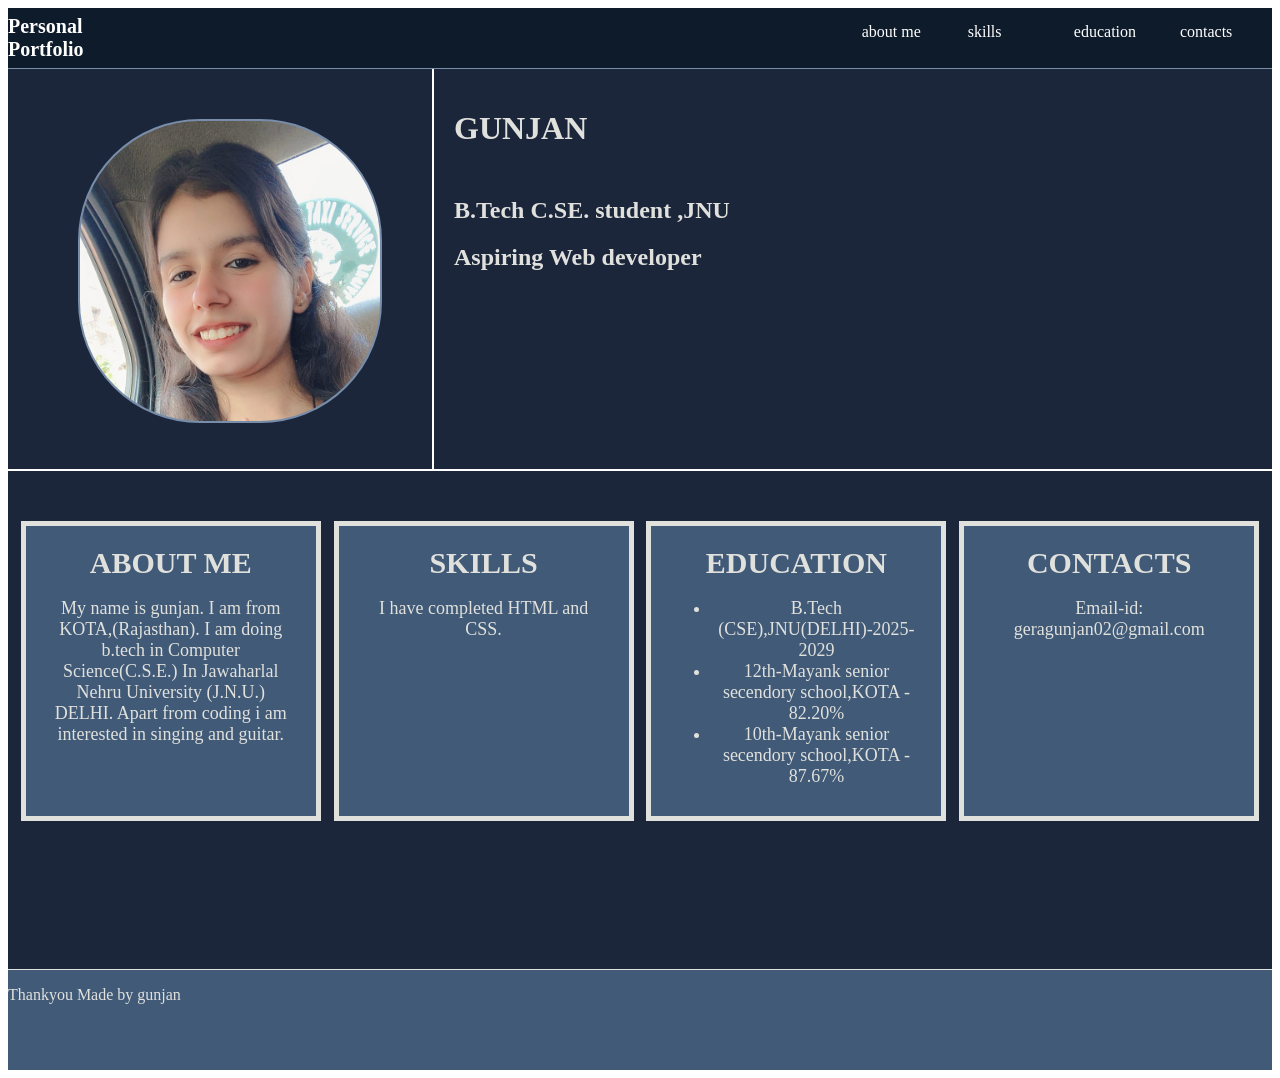
==== index1.html @ ed96172c "Add files via upload" ====
<!DOCTYPE html>
<html lang="en">
<head>
    <meta charset="UTF-8">
    <meta name="viewport" content="width=device-width, initial-scale=1.0">
    <title>gunjan portfolio</title>
    <link rel="stylesheet" href="style.css">
    
</head>
<body>
    <header>
        <div id="portfolio">Personal Portfolio</div>
        <div class="box1">about me</div>
        <div class="box1">skills</div>
        <div class="box1">education</div>
        <div class="box1">contacts</div>
    </header>
    <div class="main">
        <div class="main-section1">
        <div class="image"></div>
       <div id="line"></div>
       <div class="text">
       <h1 id="name">GUNJAN</h1>
       <h2 id="degree">B.Tech C.SE. student ,JNU </h2>
       <h2 id="target">Aspiring Web developer</h2>
       </div>
       </div>

       <div id="line2"></div>

       <div class="main-section2">
        <div class="box2">
            <b>ABOUT ME</b>
            <P>My name is gunjan. I am from KOTA,(Rajasthan).  I am doing b.tech in Computer Science(C.S.E.) In Jawaharlal   Nehru University (J.N.U.) DELHI. Apart from coding i am interested in singing and guitar.</P>
        </div>
        <div class="box2">
            <b>SKILLS</b>
            <P>
                I have completed HTML and CSS. 
                </P>
             
        </div>
        <div class="box2">
            <b>EDUCATION</b>
            <ul>
                <li>B.Tech (CSE),JNU(DELHI)-2025-2029</li>
                <li>12th-Mayank senior secendory school,KOTA - 82.20%</li>
                <li>10th-Mayank senior secendory school,KOTA - 87.67%</li>
            </ul>
        </div>
        <div class="box2">
            <b>CONTACTS</b>
            <p>
                Email-id: geragunjan02@gmail.com
            </p>
        </div>
       </div>
       </div>

       <footer>
        <p>Thankyou
        Made by gunjan</p> 
       </footer>
</body>
</html>
---- style.css ----
header{
    height:60px;
    background-color: #0d1b2a;
    color:white;
     display:flex;
    justify-content: center;
    align-items: center;

}

#portfolio {
  margin-right: 700px;
  font-size: 20px;
  font-weight: 700;
}

.box1{
    height:30px;
    width:70px;
    border:2px solid transparent;
    margin-right: 15px;
    padding: 12px;
}

.box1:hover{
    border:2px solid white;
}

.main {
  height: 900px;
  background-color: #1b263b;
  border-top: 1px solid #778da9;
}

.main-section1 {
  display: flex;
}

.image {
  height: 300px;
  width: 300px;
  border: 2px solid #778da9;
  border-radius: 40%;
  margin-top: 50px;
  margin-left: 70px;
  background-image: url("gunjan-image.jpeg");
  background-size: cover;
  transition: transform 0.3s ease-in-out;
}

.image:hover {
  transform: scale(1.1);
}

#line {
  width:2px;
  height: 400px;
  background-color: white;
  margin-left: 50px;
}

.text{
  color: #e0e1dd;
  margin-top: 20px;
  margin-left: 20px;
}

#degree{
  margin-top: 50px;
}

#line2{
  background-color: white;
  width:1500px;
  height: 2px;
}

.main-section2{
  display: flex;
  justify-content: space-evenly;
  align-items: center;
  margin-top: 50px;
}

.box2{
  height: 300px;
  width: 300px;
  border: 5px solid #e0e1dd;
  text-align: center;
  color: #e0e1dd;
  background-color: #415a77;
  padding: 20px 20px 20px 20px;
  font-size: 18px;
  box-sizing: border-box;
}

b{
  font-size: 30px ;
}

footer{
  height: 100px;
  background-color: #415a77;
  color: #e0e1dd;
  border-top: 1px solid #e0e1dd;
}
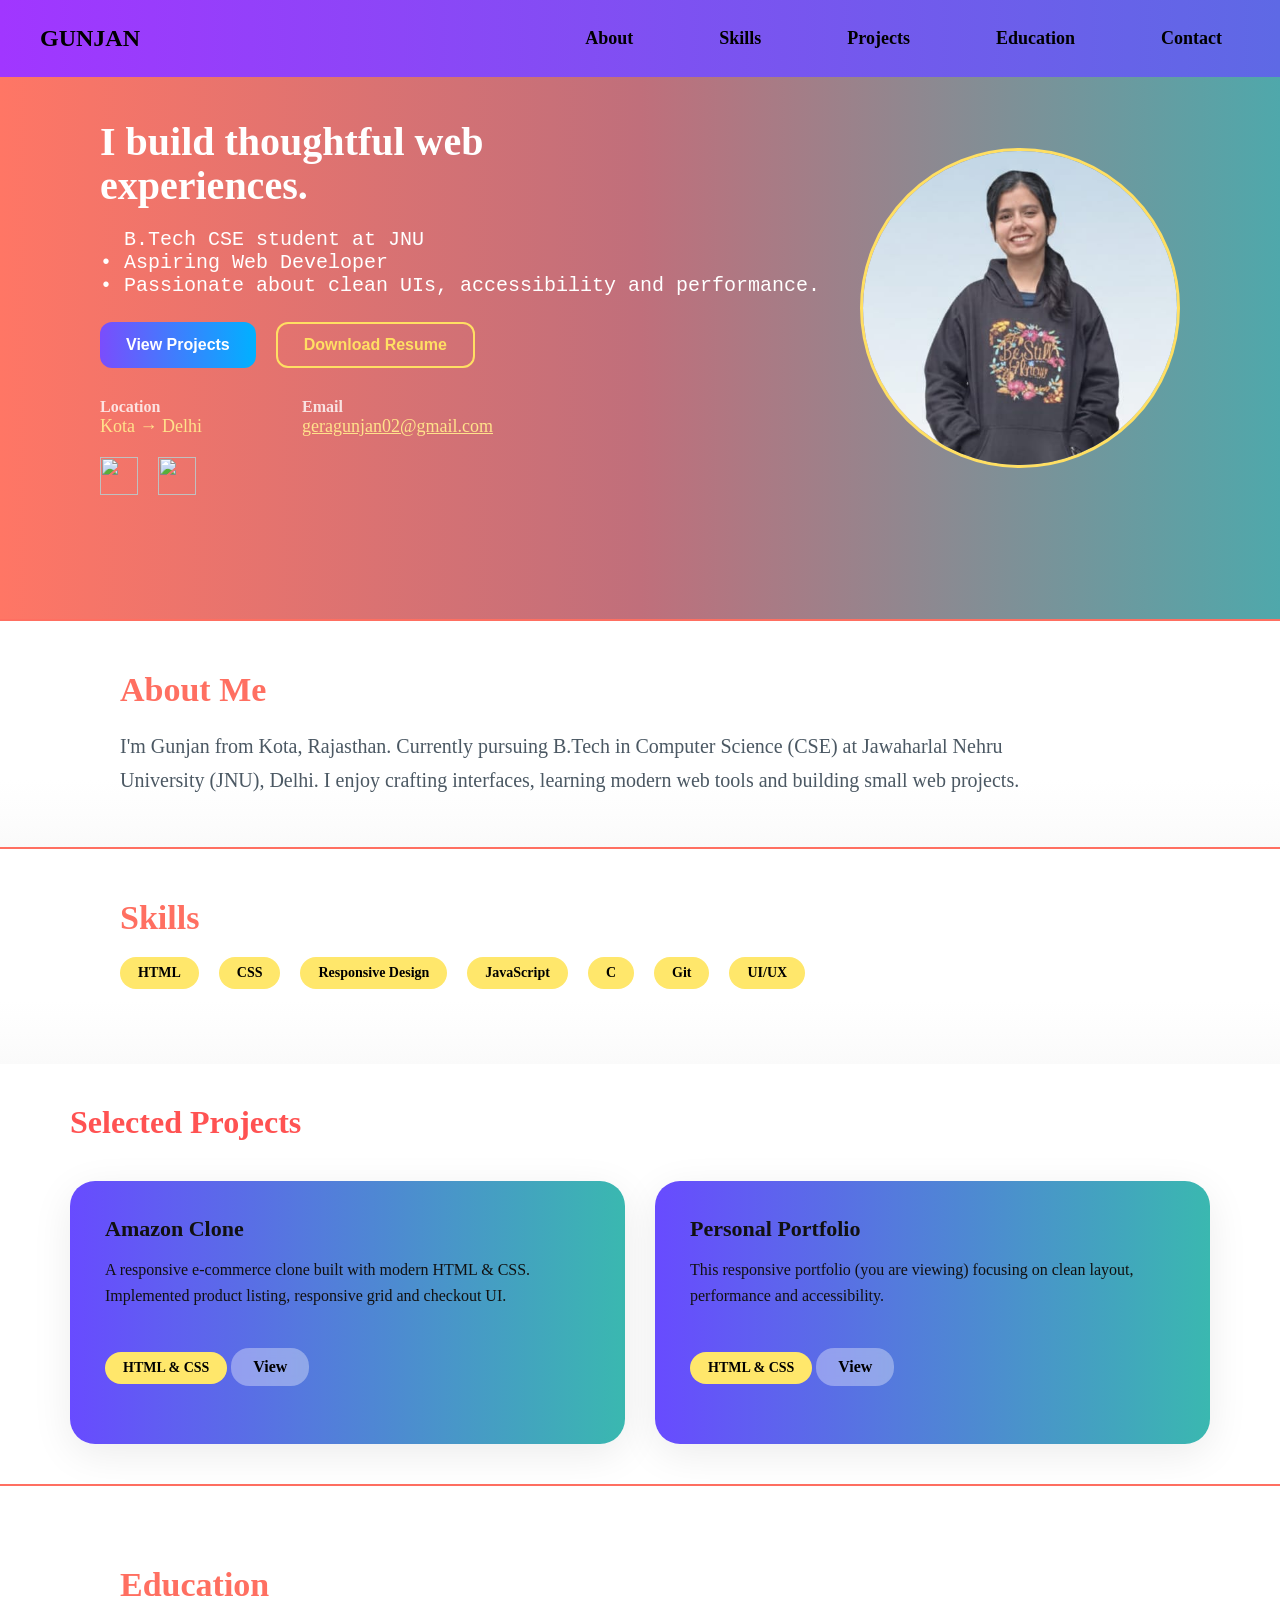
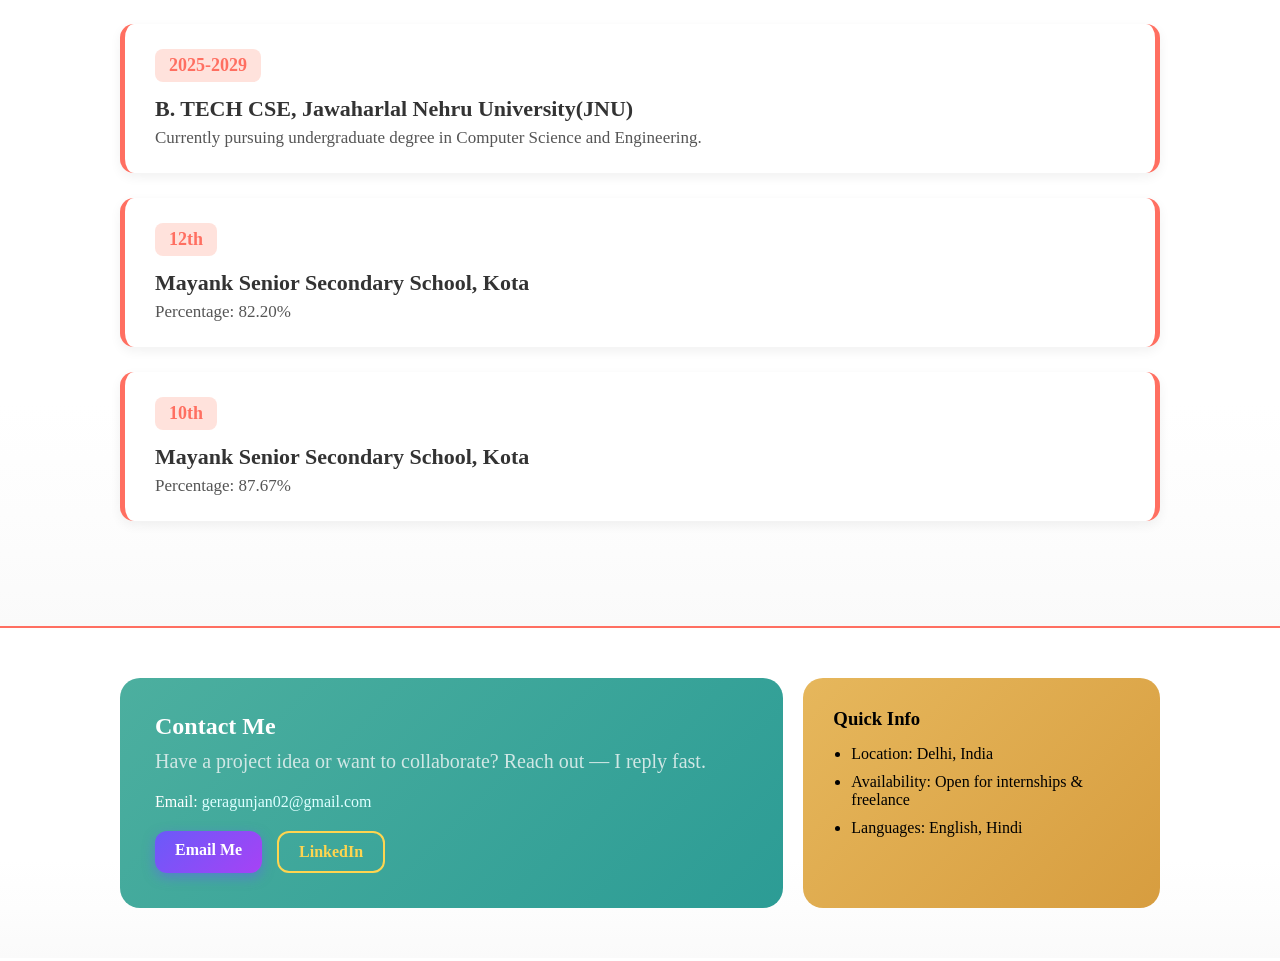
==== commit eec1c72a: "change all this" ====
--- a/index1.html
+++ b/index1.html
@@ -3,63 +3,156 @@
 <head>
     <meta charset="UTF-8">
     <meta name="viewport" content="width=device-width, initial-scale=1.0">
-    <title>gunjan portfolio</title>
+    <title>Gunjan portfolio</title>
     <link rel="stylesheet" href="style.css">
     
 </head>
 <body>
-    <header>
-        <div id="portfolio">Personal Portfolio</div>
-        <div class="box1">about me</div>
-        <div class="box1">skills</div>
-        <div class="box1">education</div>
-        <div class="box1">contacts</div>
-    </header>
-    <div class="main">
-        <div class="main-section1">
-        <div class="image"></div>
-       <div id="line"></div>
-       <div class="text">
-       <h1 id="name">GUNJAN</h1>
-       <h2 id="degree">B.Tech C.SE. student ,JNU </h2>
-       <h2 id="target">Aspiring Web developer</h2>
-       </div>
-       </div>
+    <div class="header">
+  <div class="name">
+    <h2>GUNJAN</h2>
+  </div>
 
-       <div id="line2"></div>
+   <div class="menu">
+    <div>About</div>
+    <div>Skills</div>
+    <div>Projects</div>
+    <div>Education</div>
+    <div>Contact</div>
+   </div>
+  </div>
 
-       <div class="main-section2">
-        <div class="box2">
-            <b>ABOUT ME</b>
-            <P>My name is gunjan. I am from KOTA,(Rajasthan).  I am doing b.tech in Computer Science(C.S.E.) In Jawaharlal   Nehru University (J.N.U.) DELHI. Apart from coding i am interested in singing and guitar.</P>
-        </div>
-        <div class="box2">
-            <b>SKILLS</b>
-            <P>
-                I have completed HTML and CSS. 
-                </P>
-             
-        </div>
-        <div class="box2">
-            <b>EDUCATION</b>
-            <ul>
-                <li>B.Tech (CSE),JNU(DELHI)-2025-2029</li>
-                <li>12th-Mayank senior secendory school,KOTA - 82.20%</li>
-                <li>10th-Mayank senior secendory school,KOTA - 87.67%</li>
-            </ul>
-        </div>
-        <div class="box2">
-            <b>CONTACTS</b>
-            <p>
-                Email-id: geragunjan02@gmail.com
-            </p>
-        </div>
-       </div>
-       </div>
+  <section class="hero">
+  <div class="hero-left">
+    <h2>I build thoughtful web experiences.</h2>
 
-       <footer>
-        <p>Thankyou
-        Made by gunjan</p> 
-       </footer>
+    <pre>  B.Tech CSE student at JNU 
+• Aspiring Web Developer 
+• Passionate about clean UIs, accessibility and performance.</pre>
+
+    <div class="hero-buttons">
+      <button class="btn-primary">View Projects</button>
+      <button class="btn-outline">Download Resume</button>
+    </div>
+
+    <div class="info">
+      <div>
+        <h4>Location</h4>
+        <p>Kota → Delhi</p>
+      </div>
+      <div>
+        <h4>Email</h4>
+        <p><a href="mailto:geragunjan02@gmail.com">geragunjan02@gmail.com</a></p>
+      </div>
+    </div>
+
+    <div class="socials">
+      <a href="https://github.com/gunjangera"><img src="https://encrypted-tbn0.gstatic.com/images?q=tbn:ANd9GcQe1CLK7ijKDV1QiPsBsAKkaSkKx0QWAec8Tg&s" class="icon"></a>
+      <a href="https://www.linkedin.com/in/gunjan-kumari-79811b389?utm_source=share&utm_campaign=share_via&utm_content=profile&utm_medium=android_app"><img src="https://static.vecteezy.com/system/resources/previews/023/986/970/non_2x/linkedin-logo-linkedin-logo-transparent-linkedin-icon-transparent-free-free-png.png" class="icon"></a>
+    </div>
+  </div>
+
+  <div class="hero-right">
+    <img src="image.jpeg" class="profile-img">
+  </div>
+</section>
+            
+     <div class="about section">
+        <h2 class="head">About Me</h2>
+        <p>I'm Gunjan from Kota, Rajasthan. Currently pursuing B.Tech in Computer Science (CSE) at Jawaharlal Nehru University (JNU), Delhi. I enjoy crafting interfaces, learning modern web tools and building small web projects.</p>
+     </div>
+
+
+    <div class="skill-section section">
+    <h2 class="head">Skills</h2>
+
+    <div class="skills">
+     <div class="tag">HTML</div>
+    <div class="tag">CSS</div>
+    <div class="tag">Responsive Design</div>
+    <div class="tag">JavaScript</div>
+    <div class="tag">C</div>
+    <div class="tag">Git</div>
+    <div class="tag">UI/UX</div>
+    </div>
+  </div>
+  
+   <section class="projects-section">
+  <h2 class="title">Selected Projects</h2>
+
+  <div class="projects-container">
+
+    <div class="project-card">
+      <h3>Amazon Clone</h3>
+      <p>A responsive e-commerce clone built with modern HTML & CSS.<br>
+      Implemented product listing, responsive grid and checkout UI.</p>
+
+      <span class="tag">HTML & CSS</span>
+
+      <a href="amazone-clone-five-topaz.vercel.app" class="view-btn">View</a>
+    </div>
+
+    <div class="project-card ">
+      <h3>Personal Portfolio</h3>
+      <p>This responsive portfolio (you are viewing) focusing on clean layout,
+      performance and accessibility.</p>
+
+      <span class="tag">HTML & CSS</span>
+
+      <a href="#" class="view-btn">View</a>
+    </div>
+
+  </div>
+</section>
+
+   <div class="education section">
+    <h2 class="head">Education</h2>
+    <div class="ed">
+      <div class="class">2025-2029</div>
+      <h3>B. TECH CSE, Jawaharlal Nehru University(JNU)</h3>
+      <p>Currently pursuing undergraduate degree in Computer Science and Engineering.</p>
+    </div>
+     <div class="ed">
+      <div class="class">12th</div>
+      <h3>Mayank Senior Secondary School, Kota</h3>
+      <p>Percentage: 82.20%</p>
+    </div>
+     <div class="ed">
+      <div class="class">10th</div>
+      <h3>Mayank Senior Secondary School, Kota</h3>
+      <p>Percentage: 87.67%</p>
+    </div>
+   </div>
+
+   <div class="section">
+ <div class="contact-wrapper">
+  <div class="contact-card">
+    <h2>Contact Me</h2>
+    <p class="subtitle">
+      Have a project idea or want to collaborate? Reach out — I reply fast.
+    </p>
+
+    <p class="email">
+      Email: <a href="mailto:geragunjan02@gmail.com">geragunjan02@gmail.com</a>
+    </p>
+
+    <div class="buttons">
+      <a href="mailto:geragunjan02@gmail.com" class="btn primary">Email Me</a>
+      <a href="https://www.linkedin.com/in/gunjan-kumari-79811b389?utm_source=share&utm_campaign=share_via&utm_content=profile&utm_medium=android_app" class="btn secondary">LinkedIn</a>
+    </div>
+  </div>
+
+  <div class="quick-card">
+    <h3>Quick Info</h3>
+    <ul>
+      <li><bold>Location:</bold> Delhi, India</li>
+      <li><bold>Availability:</bold> Open for internships & freelance</li>
+      <li><bold>Languages:</bold> English, Hindi</li>
+    </ul>
+  </div>
+</div>
+   </div>
+</body>
+</html>
 </body>
 </html>
--- a/style.css
+++ b/style.css
@@ -1,106 +1,495 @@
-header{
-    height:60px;
-    background-color: #0d1b2a;
-    color:white;
-     display:flex;
+* {
+  margin: 0;
+  padding: 0;
+  box-sizing: border-box;
+}
+
+@media (max-width: 992px) {
+
+  .hero {
+    padding: 100px 40px;
+    flex-direction: column;
+    text-align: center;
+  }
+
+  .hero-left {
+    max-width: 100%;
+  }
+
+  .profile-img {
+    width: 260px;
+    height: 260px;
+  }
+
+  .section, .education {
+    padding: 40px 40px;
+  }
+
+  .contact-wrapper {
+    flex-direction: column;
+  }
+}
+
+@media (max-width: 768px) {
+
+  .header {
+    flex-direction: column;
+    gap: 10px;
+  }
+
+  .menu {
+    flex-wrap: wrap;
+    gap: 15px;
     justify-content: center;
-    align-items: center;
-
-}
-
-#portfolio {
-  margin-right: 700px;
+  }
+
+  .hero {
+    padding: 140px 20px;
+    flex-direction: column;
+    text-align: center;
+  }
+
+  .hero-buttons {
+    flex-direction: column;
+    width: 100%;
+  }
+
+  .btn-primary, .btn-outline {
+    width: 100%;
+  }
+
+  .info {
+    flex-direction: column;
+    gap: 20px;
+    text-align: center;
+  }
+
+  .projects-container {
+    flex-direction: column;
+  }
+
+  .skills {
+    flex-wrap: wrap;
+    justify-content: center;
+  }
+
+  .contact-wrapper {
+    flex-direction: column;
+  }
+}
+
+@media (max-width: 480px) {
+
+  .hero-left h2 {
+    font-size: 26px;
+  }
+
+  .hero-left pre {
+    font-size: 15px;
+  }
+
+  .profile-img {
+    width: 170px;
+    height: 170px;
+  }
+
+  .menu div {
+    font-size: 15px;
+    padding: 5px 10px;
+  }
+
+  .head {
+    font-size: 26px;
+  }
+}
+
+.header {
+  display: flex;
+  align-items: center;
+  justify-content: space-between;
+  padding: 20px 40px;
+  background: linear-gradient(90deg, #A136FF, #5E69E5);
+  position: fixed;
+  width: 100%;
+}
+
+.name {
+  display: flex;
+  align-items: center;
+  gap: 30px;
+}
+
+.menu {
+  display: flex;
+  gap: 50px;
+   list-style: none;
+}
+
+.menu div {
+   font-size: 18px;
+  font-weight: 600;
+  cursor: pointer;
+  color: black;
+  padding: 8px 18px;
+  border-radius: 12px;
+  transition: 0.3s ease;
+  position: relative;
+}
+
+.menu div:hover {
+   background: #ffe56c;
+  color: #7a28ff;
+  transform: translateY(-2px);
+}
+
+
+.hero {
+  display: flex;
+  justify-content: space-between;
+  align-items: center;
+  padding: 120px 100px;
+  background: linear-gradient(90deg, #ff7665, #c06f7b, #4fa8ab);
+  color: white;
+}
+
+
+.hero-left {
+  max-width: 50%;
+}
+
+.hero-left h2 {
+  font-size: 40px;
+  font-weight: 800;
+  line-height: 1.1;
+  margin-bottom: 20px;
+}
+
+.hero-left pre {
   font-size: 20px;
+  opacity: 1;
+  margin-bottom: 25px;
+}
+
+.hero-buttons {
+  display: flex;
+  gap: 20px;
+  margin-bottom: 30px;
+}
+
+.btn-primary {
+  padding: 12px 26px;
+  border-radius: 12px;
+  border: none;
+  font-size: 16px;
+  font-weight: bold;
+  background: linear-gradient(90deg, #7a4dfc, #00b1ff);
+  color: white;
+  cursor: pointer;
+  transition: 0.3s;
+}
+
+.btn-primary:hover {
+  transform: scale(1.05);
+}
+
+.btn-outline {
+  padding: 12px 26px;
+  border-radius: 12px;
+  font-size: 16px;
+  font-weight: bold;
+  border: 2px solid #ffdf63;
+  color: #ffdf63;
+  background: transparent;
+  cursor: pointer;
+  transition: 0.3s;
+}
+
+.btn-outline:hover {
+  background: rgba(255, 255, 140, 0.2);
+}
+
+.info {
+  display: flex;
+  gap: 100px;
+  margin: 20px 0;
+}
+
+.info h4 {
+  font-size: 16px;
+  opacity: 0.8;
+}
+
+.info p, .info a {
+  font-size: 18px;
+  color: #ffe28b;
+  font-weight: 500;
+}
+
+.socials {
+  display: flex;
+  gap: 20px;
+  margin-top: 20px;
+}
+
+.icon {
+  width: 38px;
+  height: 38px;
+}
+
+.profile-img {
+  width: 320px;
+  height: 320px;
+  border-radius: 50%;
+  border: 3px solid #ffdf63;
+  object-fit: cover;
+}
+
+.profile-img:hover {
+  box-shadow: 0 0 25px #7a4dfc;
+}
+
+.section {
+  padding: 50px 120px;
+  background: linear-gradient(to bottom, #ffffff 70%, #fdfdfd 85%, #fafafa 100%);
+  border-top: 2px solid #ff6f61;
+}
+
+.head {
+  color: #ff6f61;      
+  font-size: 34px;
   font-weight: 700;
-}
-
-.box1{
-    height:30px;
-    width:70px;
-    border:2px solid transparent;
-    margin-right: 15px;
-    padding: 12px;
-}
-
-.box1:hover{
-    border:2px solid white;
-}
-
-.main {
-  height: 900px;
-  background-color: #1b263b;
-  border-top: 1px solid #778da9;
-}
-
-.main-section1 {
-  display: flex;
-}
-
-.image {
-  height: 300px;
-  width: 300px;
-  border: 2px solid #778da9;
-  border-radius: 40%;
-  margin-top: 50px;
-  margin-left: 70px;
-  background-image: url("gunjan-image.jpeg");
-  background-size: cover;
-  transition: transform 0.3s ease-in-out;
-}
-
-.image:hover {
-  transform: scale(1.1);
-}
-
-#line {
-  width:2px;
-  height: 400px;
-  background-color: white;
-  margin-left: 50px;
-}
-
-.text{
-  color: #e0e1dd;
+  margin-bottom: 20px;
+}
+
+.about p {
+  max-width: 900px;
+  font-size: 20px;
+  line-height: 1.7;
+  color: #4b5863;      
+}
+
+.tag:hover {
+  transform: translateY(-3px);
+  box-shadow: 0 5px 15px rgba(0,0,0,0.2);
+}
+
+.skills {
+  display: flex; 
+  gap : 20px;
+}
+
+.tag {
+  padding: 10px 18px;
+  border-radius: 50px;
+  font-size: 14px;
+  font-weight: bolder;
+  color: white;
+  background: #2bbbad;
+  cursor: pointer;
+  transition: all 0.3s ease;
+}
+
+.tag:hover {
+  transform: translateY(-3px);
+  box-shadow: 0 6px 15px rgba(0,0,0,0.2);
+  background: linear-gradient(135deg, #ff7a6e, #ff8f7a);
+}
+
+.projects-section {
+  width: 100%;
+  padding: 40px 70px;
+}
+
+.projects-section .title {
+  font-size: 32px;
+  font-weight: 700;
+  margin-bottom: 40px;
+  color: #ff5252;
+}
+
+.projects-container {
+  display: flex;
+  gap: 30px;
+  flex-wrap: wrap;
+}
+
+.project-card {
+  flex: 1;
+  min-width: 430px;
+  background: #ddd;
+  padding: 35px;
+  border-radius: 25px;
+  background: linear-gradient(90deg, #684bff, #3ab8b0);
+  box-shadow: 0 10px 40px rgba(0,0,0,0.08);
+  color: #111;
+  transition: transform .3s ease, box-shadow .3s ease;
+}
+
+.project-card:hover {
+  transform: translateY(-8px);
+  box-shadow: 0 15px 45px rgba(0,0,0,0.12);
+   background: linear-gradient(90deg, #ff5252, #4ea8a8);
+}
+
+.project-card h3 {
+  font-size: 22px;
+  margin-bottom: 15px;
+  font-weight: 700;
+}
+
+.project-card p {
+  font-size: 16px;
+  line-height: 1.6;
+  margin-bottom: 20px;
+}
+
+
+.tag {
+  display: inline-block;
+  background: #ffe76b;
+  color: #000;
+  padding: 8px 18px;
+  font-weight: 600;
+  border-radius: 25px;
+  margin-bottom: 25px;
+}
+
+.view-btn {
+  display: inline-block;
   margin-top: 20px;
-  margin-left: 20px;
-}
-
-#degree{
-  margin-top: 50px;
-}
-
-#line2{
-  background-color: white;
-  width:1500px;
-  height: 2px;
-}
-
-.main-section2{
-  display: flex;
-  justify-content: space-evenly;
-  align-items: center;
-  margin-top: 50px;
-}
-
-.box2{
-  height: 300px;
-  width: 300px;
-  border: 5px solid #e0e1dd;
-  text-align: center;
-  color: #e0e1dd;
-  background-color: #415a77;
-  padding: 20px 20px 20px 20px;
+  color: #000;
+  font-weight: 600;
+  background: rgba(255,255,255,0.35);
+  padding: 10px 22px;
+  border-radius: 18px;
+  text-decoration: none;
+  backdrop-filter: blur(5px);
+  transition: background .3s ease;
+}
+
+.view-btn:hover {
+  background: rgba(255,255,255,0.7);
+}
+
+.education {
+  padding: 80px 120px;
+}
+
+.ed {
+  background: #ffffff;
+  border-radius: 14px;
+  padding: 25px 30px;
+  margin-bottom: 25px;
+  box-shadow: 0 4px 12px rgba(0, 0, 0, 0.06);
+  border-left: 5px solid #ff6f61;
+  border-right: 5px solid #ff6f61;
+  transition: 0.3s ease;
+}
+
+.ed:hover {
+  transform: translateY(-4px);
+  box-shadow: 0 8px 22px rgba(0, 0, 0, 0.12);
+}
+
+.class {
   font-size: 18px;
-  box-sizing: border-box;
-}
-
-b{
-  font-size: 30px ;
-}
-
-footer{
-  height: 100px;
-  background-color: #415a77;
-  color: #e0e1dd;
-  border-top: 1px solid #e0e1dd;
+  font-weight: 600;
+  background: #ffe2dc;
+  color: #ff6f61;
+  display: inline-block;
+  padding: 6px 14px;
+  border-radius: 8px;
+  margin-bottom: 8px;
+}
+
+.ed h3 {
+  font-size: 22px;
+  margin: 6px 0;
+  color: #333;
+}
+
+.ed p {
+  font-size: 17px;
+  color: #555;
+}
+
+.contact-wrapper {
+  display: flex;
+  gap: 20px;
+  max-width: 1100px;
+  margin: auto;
+}
+
+.contact-card {
+  flex: 2;
+  padding: 35px;
+  border-radius: 20px;
+  background: linear-gradient(135deg, #4caf9f, #2c9c95);
+  color: white;
+}
+
+.contact-card h2 {
+  margin-bottom: 10px;
+}
+
+.subtitle {
+  font-size: 20px;
+  font-weight: 500;
+  color: #d0e7e5;
+  margin-bottom: 20px;
+}
+
+.email a {
+  color: #dff;
+  text-decoration: none;
+}
+
+.buttons {
+  margin-top: 20px;
+  display: flex;
+  gap: 15px;
+}
+
+.btn {
+  padding: 10px 20px;
+  border-radius: 12px;
+  font-weight: bold;
+  text-decoration: none;
+  transition: 0.3s;
+}
+
+.primary {
+  background: linear-gradient(135deg, #6a5af9, #a742f5);
+  color: white;
+  box-shadow: 0 4px 12px rgba(106, 90, 249, 0.5);
+}
+
+.secondary {
+  border: 2px solid #ffd54f;
+  color: #ffd54f;
+}
+
+.secondary:hover {
+  background: #ffd54f;
+  color: black;
+}
+
+.quick-card {
+  flex: 1;
+  padding: 30px;
+  border-radius: 20px;
+  background: linear-gradient(135deg, #e6b75c, #d79d3f);
+  color: black;
+}
+
+.quick-card h3 {
+  margin-bottom: 15px;
+}
+
+.quick-card ul {
+  padding-left: 18px;
+}
+
+.quick-card li {
+  margin-bottom: 10px;
 }
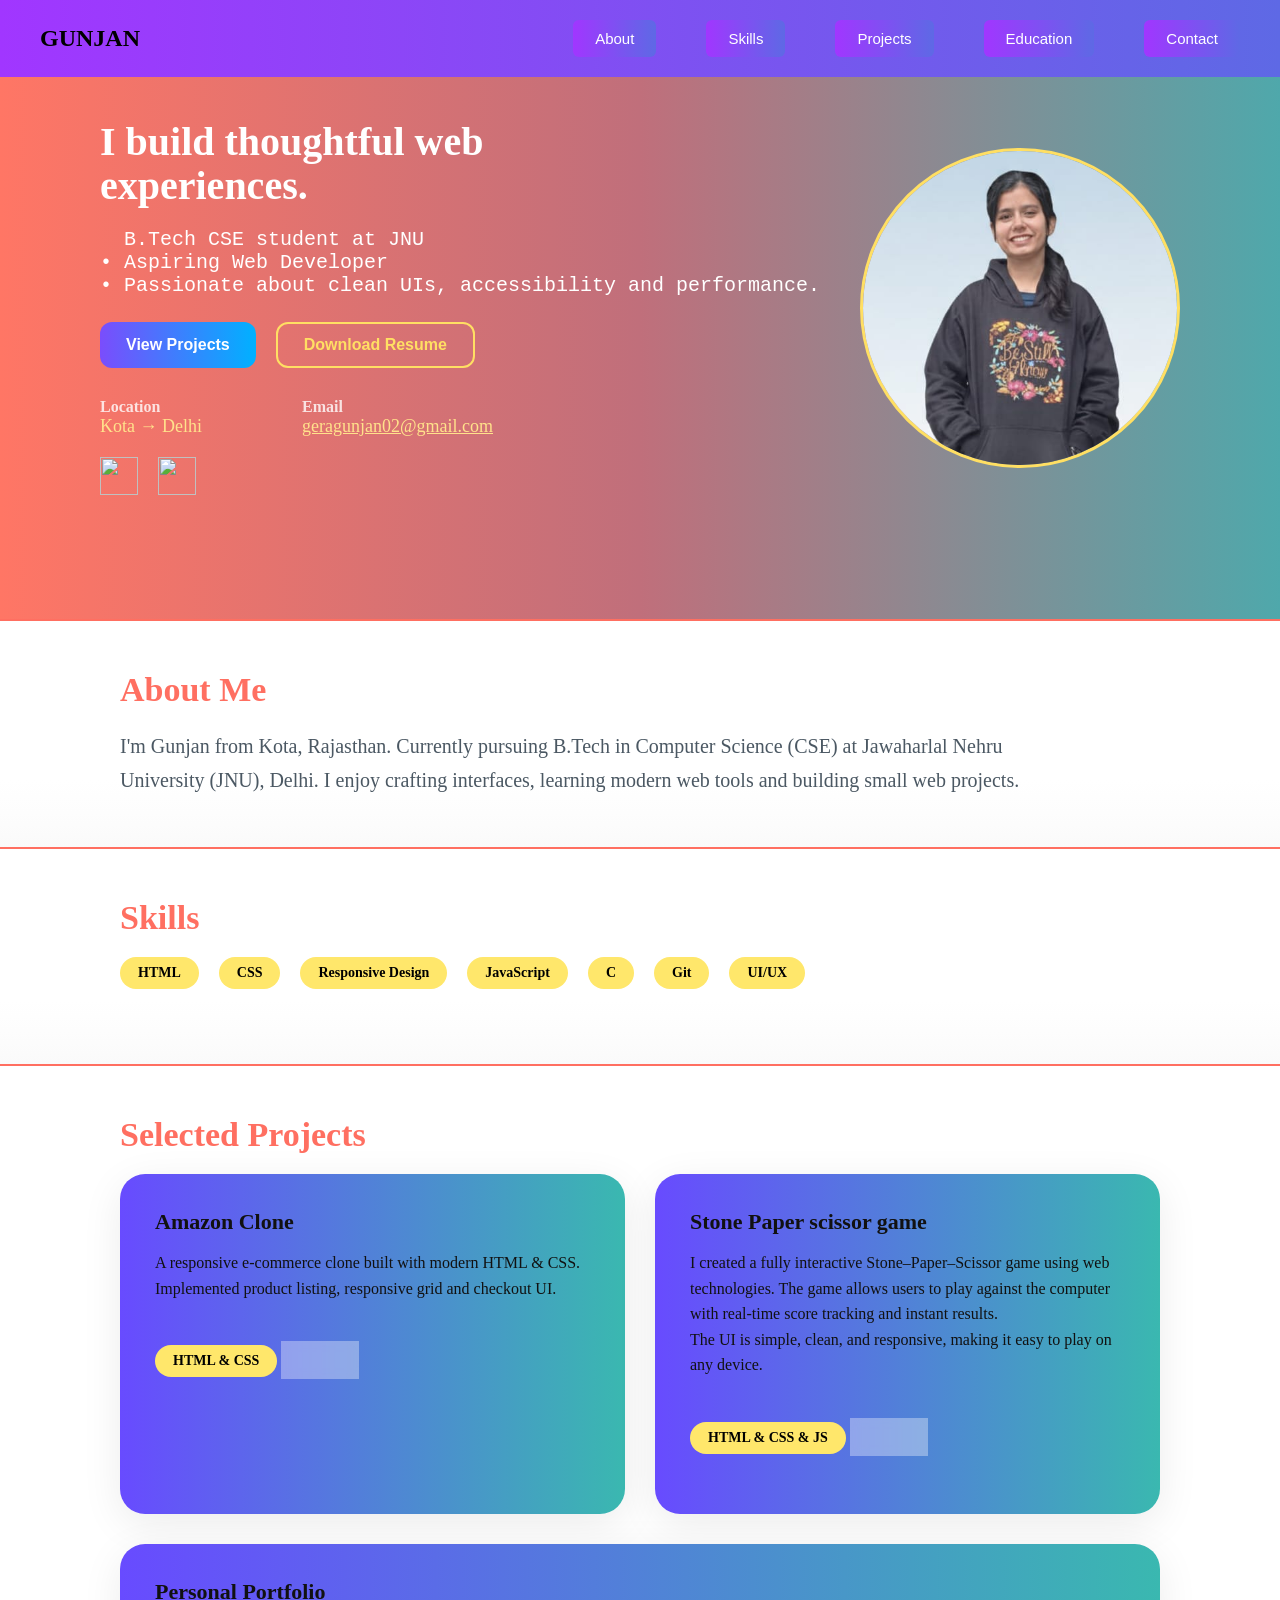
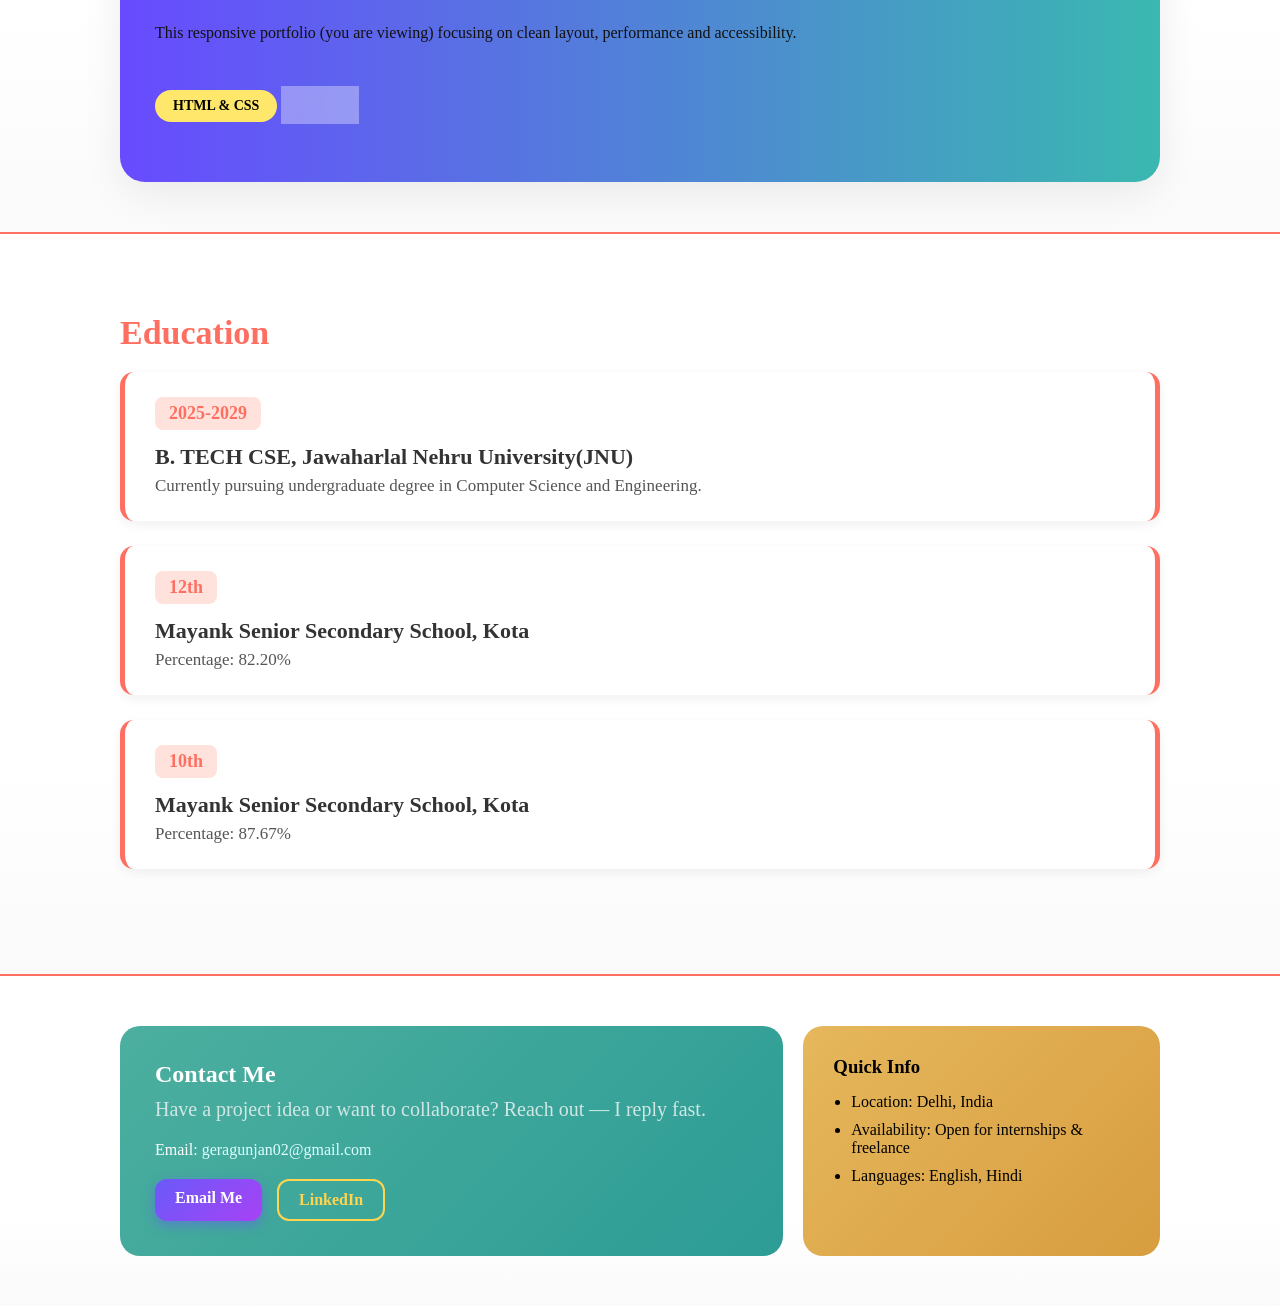
==== commit c6bab365: "add js" ====
--- a/index1.html
+++ b/index1.html
@@ -14,11 +14,11 @@
   </div>
 
    <div class="menu">
-    <div>About</div>
-    <div>Skills</div>
-    <div>Projects</div>
-    <div>Education</div>
-    <div>Contact</div>
+    <button id="about-btn">About</button>
+    <button id="skills-btn">Skills</button>
+    <button id="projects-btn">Projects</button>
+    <button id="education-btn">Education</button>
+    <button id="contact-btn">Contact</button>
    </div>
   </div>
 
@@ -77,8 +77,8 @@
     </div>
   </div>
   
-   <section class="projects-section">
-  <h2 class="title">Selected Projects</h2>
+   <div class="project section">
+  <h2 class="head">Selected Projects</h2>
 
   <div class="projects-container">
 
@@ -89,7 +89,17 @@
 
       <span class="tag">HTML & CSS</span>
 
-      <a href="amazone-clone-five-topaz.vercel.app" class="view-btn">View</a>
+      <a href="https://my-clone-h316cy37b-gunjangeras-projects.vercel.app/" class="view-btn">View</a>
+    </div>
+
+    <div class="project-card">
+      <h3>Stone Paper scissor game</h3>
+      <p>I created a fully interactive Stone–Paper–Scissor game using web technologies. The game allows users to play against the computer with real-time score tracking and instant results. <br>
+         The UI is simple, clean, and responsive, making it easy to play on any device.</p>
+
+      <span class="tag">HTML & CSS & JS</span>
+
+      <a href="https://sps-game-blond.vercel.app/" class="view-btn">View</a>
     </div>
 
     <div class="project-card ">
@@ -103,7 +113,7 @@
     </div>
 
   </div>
-</section>
+</div>
 
    <div class="education section">
     <h2 class="head">Education</h2>
@@ -124,7 +134,7 @@
     </div>
    </div>
 
-   <div class="section">
+   <div class="contact section">
  <div class="contact-wrapper">
   <div class="contact-card">
     <h2>Contact Me</h2>
@@ -152,6 +162,8 @@
   </div>
 </div>
    </div>
+
+   <script src="logic.js"></script>
 </body>
 </html>
 </body>
--- a/style.css
+++ b/style.css
@@ -125,7 +125,7 @@
    list-style: none;
 }
 
-.menu div {
+/* .menu button {
    font-size: 18px;
   font-weight: 600;
   cursor: pointer;
@@ -136,12 +136,27 @@
   position: relative;
 }
 
-.menu div:hover {
+.menu button:hover {
    background: #ffe56c;
   color: #7a28ff;
   transform: translateY(-2px);
-}
-
+} */
+
+.menu button {
+  padding: 10px 22px;
+  border: none;
+background: linear-gradient(90deg, #A136FF, #5E69E5);
+  color: #fff;
+  font-size: 15px;
+  border-radius: 6px;
+  cursor: pointer;
+  transition: 0.3s ease;
+}
+
+.menu button:hover {
+  background: #ff6b6b;
+  transform: translateY(-3px);
+}
 
 .hero {
   display: flex;
